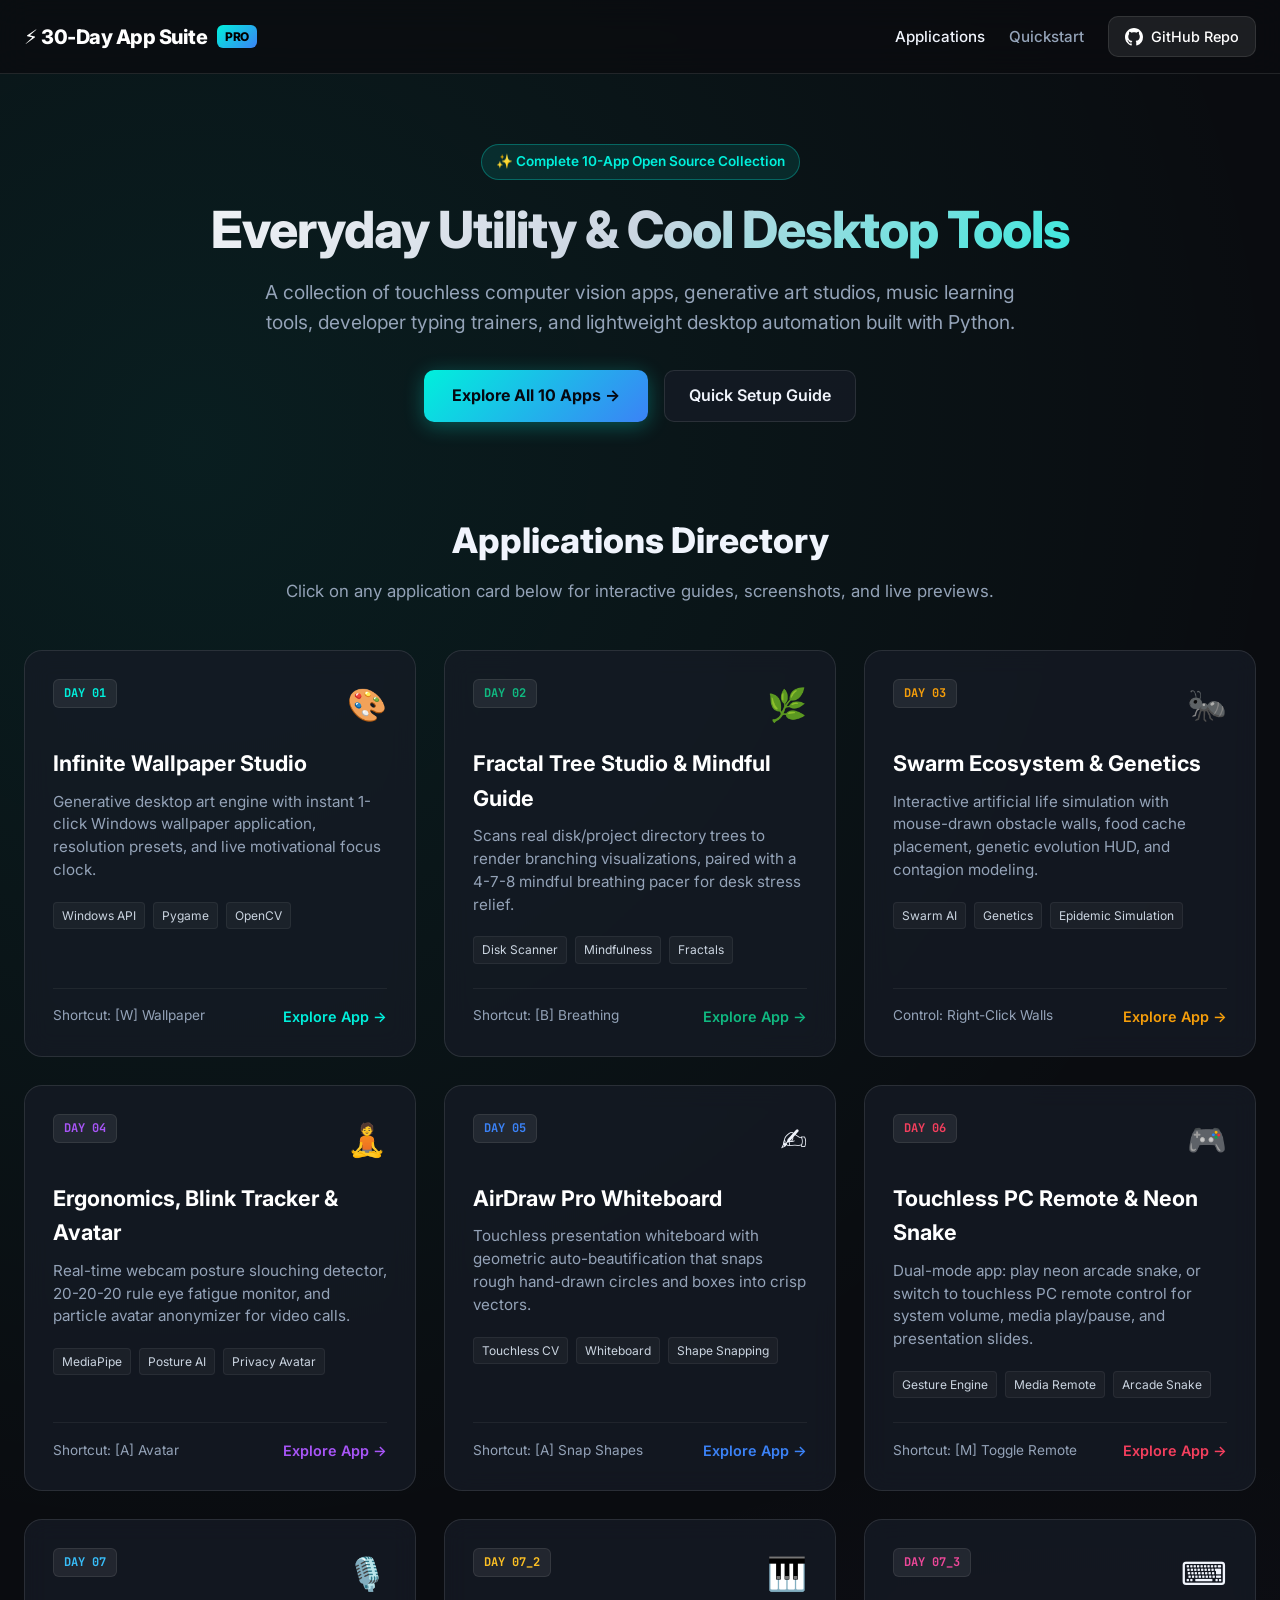
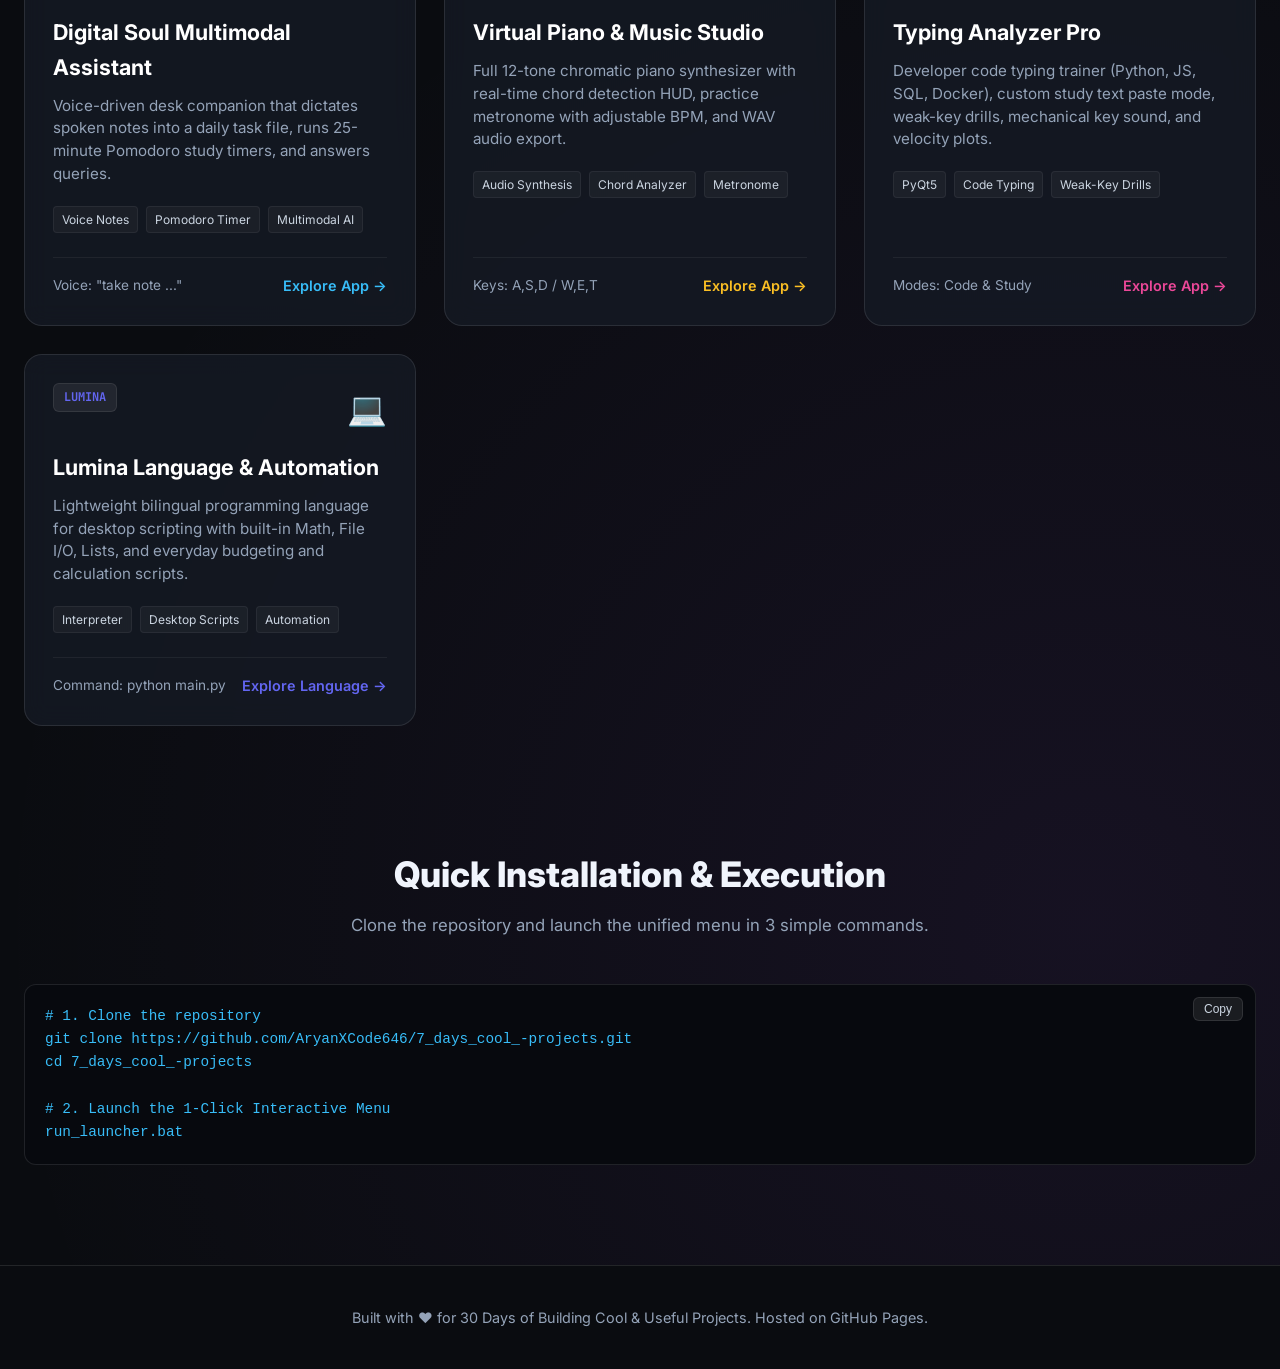
==== index.html @ 2e4862d1 "feat(docs): add interactive static showcase website for all 10 applications" ====
<!DOCTYPE html>
<html lang="en">
<head>
  <meta charset="UTF-8">
  <meta name="viewport" content="width=device-width, initial-scale=1.0">
  <title>30 Days of Cool & Useful Python Projects | Suite Showcase</title>
  <link rel="stylesheet" href="assets/css/style.css">
  <link rel="preconnect" href="https://fonts.googleapis.com">
  <link rel="preconnect" href="https://fonts.gstatic.com" crossorigin>
  <link href="https://fonts.googleapis.com/css2?family=Inter:wght@400;500;600;700;800&family=JetBrains+Mono:wght@500;700&display=swap" rel="stylesheet">
</head>
<body>

  <!-- Navigation -->
  <header>
    <div class="nav-container">
      <a href="index.html" class="logo">
        <span>⚡ 30-Day App Suite</span>
        <span class="logo-badge">PRO</span>
      </a>
      <nav>
        <ul>
          <li><a href="#apps" class="active">Applications</a></li>
          <li><a href="#quickstart">Quickstart</a></li>
          <li>
            <a href="https://github.com/AryanXCode646/7_days_cool_-projects" target="_blank" class="github-btn">
              <svg width="18" height="18" viewBox="0 0 24 24" fill="currentColor"><path d="M12 0C5.37 0 0 5.37 0 12c0 5.31 3.435 9.795 8.205 11.385.6.105.825-.255.825-.57 0-.285-.015-1.23-.015-2.235-3.015.555-3.795-.735-4.035-1.41-.135-.345-.72-1.41-1.23-1.695-.42-.225-1.02-.78-.015-.795.945-.015 1.62.87 1.845 1.23 1.08 1.815 2.805 1.305 3.495.99.105-.78.42-1.305.765-1.605-2.67-.3-5.46-1.335-5.46-5.925 0-1.305.465-2.385 1.23-3.225-.12-.3-.54-1.53.12-3.18 0 0 1.005-.315 3.3 1.23.96-.27 1.98-.405 3-.405s2.04.135 3 .405c2.295-1.56 3.3-1.23 3.3-1.23.66 1.65.24 2.88.12 3.18.765.84 1.23 1.905 1.23 3.225 0 4.605-2.805 5.625-5.475 5.925.435.375.81 1.095.81 2.22 0 1.605-.015 2.895-.015 3.3 0 .315.225.69.825.57A12.02 12.02 0 0024 12c0-6.63-5.37-12-12-12z"/></svg>
              GitHub Repo
            </a>
          </li>
        </ul>
      </nav>
    </div>
  </header>

  <!-- Hero Section -->
  <section class="hero">
    <div class="badge-tag">✨ Complete 10-App Open Source Collection</div>
    <h1>Everyday Utility & Cool Desktop Tools</h1>
    <p>A collection of touchless computer vision apps, generative art studios, music learning tools, developer typing trainers, and lightweight desktop automation built with Python.</p>
    <div class="hero-actions">
      <a href="#apps" class="btn-primary">Explore All 10 Apps →</a>
      <a href="#quickstart" class="btn-secondary">Quick Setup Guide</a>
    </div>
  </section>

  <!-- Apps Grid -->
  <section class="section-container" id="apps">
    <div class="section-header">
      <h2>Applications Directory</h2>
      <p>Click on any application card below for interactive guides, screenshots, and live previews.</p>
    </div>

    <div class="apps-grid">

      <!-- Day 1 -->
      <div class="app-card" style="--card-accent: #00f0dc;">
        <div>
          <div class="card-top">
            <span class="day-badge">DAY 01</span>
            <span class="app-icon">🎨</span>
          </div>
          <h3>Infinite Wallpaper Studio</h3>
          <p>Generative desktop art engine with instant 1-click Windows wallpaper application, resolution presets, and live motivational focus clock.</p>
          <div class="card-tags">
            <span class="tag">Windows API</span>
            <span class="tag">Pygame</span>
            <span class="tag">OpenCV</span>
          </div>
        </div>
        <div class="card-footer">
          <span style="font-size: 0.85rem; color: #94a3b8;">Shortcut: [W] Wallpaper</span>
          <a href="apps/day1.html" class="card-btn">Explore App →</a>
        </div>
      </div>

      <!-- Day 2 -->
      <div class="app-card" style="--card-accent: #10b981;">
        <div>
          <div class="card-top">
            <span class="day-badge">DAY 02</span>
            <span class="app-icon">🌿</span>
          </div>
          <h3>Fractal Tree Studio & Mindful Guide</h3>
          <p>Scans real disk/project directory trees to render branching visualizations, paired with a 4-7-8 mindful breathing pacer for desk stress relief.</p>
          <div class="card-tags">
            <span class="tag">Disk Scanner</span>
            <span class="tag">Mindfulness</span>
            <span class="tag">Fractals</span>
          </div>
        </div>
        <div class="card-footer">
          <span style="font-size: 0.85rem; color: #94a3b8;">Shortcut: [B] Breathing</span>
          <a href="apps/day2.html" class="card-btn">Explore App →</a>
        </div>
      </div>

      <!-- Day 3 -->
      <div class="app-card" style="--card-accent: #f59e0b;">
        <div>
          <div class="card-top">
            <span class="day-badge">DAY 03</span>
            <span class="app-icon">🐜</span>
          </div>
          <h3>Swarm Ecosystem & Genetics</h3>
          <p>Interactive artificial life simulation with mouse-drawn obstacle walls, food cache placement, genetic evolution HUD, and contagion modeling.</p>
          <div class="card-tags">
            <span class="tag">Swarm AI</span>
            <span class="tag">Genetics</span>
            <span class="tag">Epidemic Simulation</span>
          </div>
        </div>
        <div class="card-footer">
          <span style="font-size: 0.85rem; color: #94a3b8;">Control: Right-Click Walls</span>
          <a href="apps/day3.html" class="card-btn">Explore App →</a>
        </div>
      </div>

      <!-- Day 4 -->
      <div class="app-card" style="--card-accent: #a855f7;">
        <div>
          <div class="card-top">
            <span class="day-badge">DAY 04</span>
            <span class="app-icon">🧘</span>
          </div>
          <h3>Ergonomics, Blink Tracker & Avatar</h3>
          <p>Real-time webcam posture slouching detector, 20-20-20 rule eye fatigue monitor, and particle avatar anonymizer for video calls.</p>
          <div class="card-tags">
            <span class="tag">MediaPipe</span>
            <span class="tag">Posture AI</span>
            <span class="tag">Privacy Avatar</span>
          </div>
        </div>
        <div class="card-footer">
          <span style="font-size: 0.85rem; color: #94a3b8;">Shortcut: [A] Avatar</span>
          <a href="apps/day4.html" class="card-btn">Explore App →</a>
        </div>
      </div>

      <!-- Day 5 -->
      <div class="app-card" style="--card-accent: #3b82f6;">
        <div>
          <div class="card-top">
            <span class="day-badge">DAY 05</span>
            <span class="app-icon">✍️</span>
          </div>
          <h3>AirDraw Pro Whiteboard</h3>
          <p>Touchless presentation whiteboard with geometric auto-beautification that snaps rough hand-drawn circles and boxes into crisp vectors.</p>
          <div class="card-tags">
            <span class="tag">Touchless CV</span>
            <span class="tag">Whiteboard</span>
            <span class="tag">Shape Snapping</span>
          </div>
        </div>
        <div class="card-footer">
          <span style="font-size: 0.85rem; color: #94a3b8;">Shortcut: [A] Snap Shapes</span>
          <a href="apps/day5.html" class="card-btn">Explore App →</a>
        </div>
      </div>

      <!-- Day 6 -->
      <div class="app-card" style="--card-accent: #f43f5e;">
        <div>
          <div class="card-top">
            <span class="day-badge">DAY 06</span>
            <span class="app-icon">🎮</span>
          </div>
          <h3>Touchless PC Remote & Neon Snake</h3>
          <p>Dual-mode app: play neon arcade snake, or switch to touchless PC remote control for system volume, media play/pause, and presentation slides.</p>
          <div class="card-tags">
            <span class="tag">Gesture Engine</span>
            <span class="tag">Media Remote</span>
            <span class="tag">Arcade Snake</span>
          </div>
        </div>
        <div class="card-footer">
          <span style="font-size: 0.85rem; color: #94a3b8;">Shortcut: [M] Toggle Remote</span>
          <a href="apps/day6.html" class="card-btn">Explore App →</a>
        </div>
      </div>

      <!-- Day 7 -->
      <div class="app-card" style="--card-accent: #38bdf8;">
        <div>
          <div class="card-top">
            <span class="day-badge">DAY 07</span>
            <span class="app-icon">🎙️</span>
          </div>
          <h3>Digital Soul Multimodal Assistant</h3>
          <p>Voice-driven desk companion that dictates spoken notes into a daily task file, runs 25-minute Pomodoro study timers, and answers queries.</p>
          <div class="card-tags">
            <span class="tag">Voice Notes</span>
            <span class="tag">Pomodoro Timer</span>
            <span class="tag">Multimodal AI</span>
          </div>
        </div>
        <div class="card-footer">
          <span style="font-size: 0.85rem; color: #94a3b8;">Voice: "take note ..."</span>
          <a href="apps/day7.html" class="card-btn">Explore App →</a>
        </div>
      </div>

      <!-- Day 7_2 -->
      <div class="app-card" style="--card-accent: #fbbf24;">
        <div>
          <div class="card-top">
            <span class="day-badge">DAY 07_2</span>
            <span class="app-icon">🎹</span>
          </div>
          <h3>Virtual Piano & Music Studio</h3>
          <p>Full 12-tone chromatic piano synthesizer with real-time chord detection HUD, practice metronome with adjustable BPM, and WAV audio export.</p>
          <div class="card-tags">
            <span class="tag">Audio Synthesis</span>
            <span class="tag">Chord Analyzer</span>
            <span class="tag">Metronome</span>
          </div>
        </div>
        <div class="card-footer">
          <span style="font-size: 0.85rem; color: #94a3b8;">Keys: A,S,D / W,E,T</span>
          <a href="apps/day7_2.html" class="card-btn">Explore App →</a>
        </div>
      </div>

      <!-- Day 7_3 -->
      <div class="app-card" style="--card-accent: #ec4899;">
        <div>
          <div class="card-top">
            <span class="day-badge">DAY 07_3</span>
            <span class="app-icon">⌨️</span>
          </div>
          <h3>Typing Analyzer Pro</h3>
          <p>Developer code typing trainer (Python, JS, SQL, Docker), custom study text paste mode, weak-key drills, mechanical key sound, and velocity plots.</p>
          <div class="card-tags">
            <span class="tag">PyQt5</span>
            <span class="tag">Code Typing</span>
            <span class="tag">Weak-Key Drills</span>
          </div>
        </div>
        <div class="card-footer">
          <span style="font-size: 0.85rem; color: #94a3b8;">Modes: Code & Study</span>
          <a href="apps/day7_3.html" class="card-btn">Explore App →</a>
        </div>
      </div>

      <!-- Root Lumina -->
      <div class="app-card" style="--card-accent: #6366f1;">
        <div>
          <div class="card-top">
            <span class="day-badge">LUMINA</span>
            <span class="app-icon">💻</span>
          </div>
          <h3>Lumina Language & Automation</h3>
          <p>Lightweight bilingual programming language for desktop scripting with built-in Math, File I/O, Lists, and everyday budgeting and calculation scripts.</p>
          <div class="card-tags">
            <span class="tag">Interpreter</span>
            <span class="tag">Desktop Scripts</span>
            <span class="tag">Automation</span>
          </div>
        </div>
        <div class="card-footer">
          <span style="font-size: 0.85rem; color: #94a3b8;">Command: python main.py</span>
          <a href="apps/lumina.html" class="card-btn">Explore Language →</a>
        </div>
      </div>

    </div>
  </section>

  <!-- Quickstart Section -->
  <section class="section-container" id="quickstart">
    <div class="section-header">
      <h2>Quick Installation & Execution</h2>
      <p>Clone the repository and launch the unified menu in 3 simple commands.</p>
    </div>

    <div class="code-block">
      <button class="copy-btn" onclick="copyToClipboard('git clone https://github.com/AryanXCode646/7_days_cool_-projects.git\ncd 7_days_cool_-projects\nrun_launcher.bat', this)">Copy</button>
      <pre># 1. Clone the repository
git clone https://github.com/AryanXCode646/7_days_cool_-projects.git
cd 7_days_cool_-projects

# 2. Launch the 1-Click Interactive Menu
run_launcher.bat</pre>
    </div>
  </section>

  <!-- Footer -->
  <footer>
    <p>Built with ❤️ for 30 Days of Building Cool & Useful Projects. Hosted on GitHub Pages.</p>
  </footer>

  <script src="assets/js/main.js"></script>
</body>
</html>
---- assets/css/style.css ----
:root {
  --bg-primary: #0a0c10;
  --bg-secondary: #121620;
  --bg-card: rgba(22, 27, 38, 0.75);
  --bg-card-hover: rgba(30, 38, 54, 0.9);
  --border-color: rgba(255, 255, 255, 0.1);
  --border-glow: rgba(0, 240, 220, 0.4);
  --text-main: #f0f4fc;
  --text-muted: #94a3b8;
  --accent-cyan: #00f0dc;
  --accent-blue: #3b82f6;
  --accent-purple: #a855f7;
  --accent-amber: #f59e0b;
  --accent-emerald: #10b981;
  --accent-rose: #f43f5e;
  --font-sans: 'Inter', system-ui, -apple-system, BlinkMacSystemFont, 'Segoe UI', Roboto, sans-serif;
  --font-mono: 'JetBrains Mono', 'Fira Code', Consolas, monospace;
}

* {
  box-sizing: border-box;
  margin: 0;
  padding: 0;
}

body {
  font-family: var(--font-sans);
  background-color: var(--bg-primary);
  color: var(--text-main);
  line-height: 1.6;
  overflow-x: hidden;
  background-image: 
    radial-gradient(circle at 15% 15%, rgba(0, 240, 220, 0.08) 0%, transparent 40%),
    radial-gradient(circle at 85% 85%, rgba(168, 85, 247, 0.08) 0%, transparent 40%);
  min-height: 100vh;
}

a {
  color: var(--accent-cyan);
  text-decoration: none;
  transition: all 0.2s ease;
}

a:hover {
  color: #fff;
  text-shadow: 0 0 10px var(--accent-cyan);
}

/* ---------------- HEADER & NAV ---------------- */
header {
  position: sticky;
  top: 0;
  z-index: 1000;
  backdrop-filter: blur(16px);
  -webkit-backdrop-filter: blur(16px);
  background: rgba(10, 12, 16, 0.8);
  border-bottom: 1px solid var(--border-color);
}

.nav-container {
  max-width: 1280px;
  margin: 0 auto;
  padding: 16px 24px;
  display: flex;
  justify-content: space-between;
  align-items: center;
}

.logo {
  font-size: 1.25rem;
  font-weight: 800;
  letter-spacing: -0.5px;
  display: flex;
  align-items: center;
  gap: 10px;
  color: #fff;
}

.logo-badge {
  background: linear-gradient(135deg, var(--accent-cyan), var(--accent-blue));
  color: #000;
  font-size: 0.75rem;
  font-weight: 800;
  padding: 2px 8px;
  border-radius: 6px;
}

nav ul {
  display: flex;
  list-style: none;
  gap: 24px;
  align-items: center;
}

nav ul li a {
  color: var(--text-muted);
  font-size: 0.95rem;
  font-weight: 500;
}

nav ul li a:hover, nav ul li a.active {
  color: var(--text-main);
}

.github-btn {
  display: inline-flex;
  align-items: center;
  gap: 8px;
  background: rgba(255, 255, 255, 0.08);
  padding: 8px 16px;
  border-radius: 10px;
  border: 1px solid var(--border-color);
  font-size: 0.9rem;
  color: #fff;
}

.github-btn:hover {
  background: rgba(255, 255, 255, 0.15);
  border-color: var(--accent-cyan);
}

/* ---------------- HERO SECTION ---------------- */
.hero {
  max-width: 1280px;
  margin: 0 auto;
  padding: 70px 24px 50px;
  text-align: center;
}

.badge-tag {
  display: inline-flex;
  align-items: center;
  gap: 8px;
  padding: 6px 14px;
  background: rgba(0, 240, 220, 0.1);
  border: 1px solid rgba(0, 240, 220, 0.3);
  border-radius: 9999px;
  font-size: 0.85rem;
  font-weight: 600;
  color: var(--accent-cyan);
  margin-bottom: 20px;
}

.hero h1 {
  font-size: 3.2rem;
  font-weight: 800;
  line-height: 1.15;
  letter-spacing: -1px;
  margin-bottom: 18px;
  background: linear-gradient(135deg, #ffffff 0%, #cbd5e1 50%, var(--accent-cyan) 100%);
  -webkit-background-clip: text;
  -webkit-text-fill-color: transparent;
}

.hero p {
  font-size: 1.2rem;
  color: var(--text-muted);
  max-width: 750px;
  margin: 0 auto 32px;
}

.hero-actions {
  display: flex;
  justify-content: center;
  gap: 16px;
  flex-wrap: wrap;
}

.btn-primary {
  background: linear-gradient(135deg, var(--accent-cyan), var(--accent-blue));
  color: #050811;
  font-weight: 700;
  padding: 12px 28px;
  border-radius: 10px;
  display: inline-flex;
  align-items: center;
  gap: 8px;
  border: none;
  cursor: pointer;
  box-shadow: 0 4px 20px rgba(0, 240, 220, 0.3);
  transition: all 0.2s ease;
}

.btn-primary:hover {
  transform: translateY(-2px);
  box-shadow: 0 6px 28px rgba(0, 240, 220, 0.45);
  color: #000;
}

.btn-secondary {
  background: var(--bg-card);
  color: var(--text-main);
  font-weight: 600;
  padding: 12px 24px;
  border-radius: 10px;
  border: 1px solid var(--border-color);
  display: inline-flex;
  align-items: center;
  gap: 8px;
  cursor: pointer;
  transition: all 0.2s ease;
}

.btn-secondary:hover {
  background: var(--bg-card-hover);
  border-color: rgba(255, 255, 255, 0.3);
  color: #fff;
}

/* ---------------- GRID & APP CARDS ---------------- */
.section-container {
  max-width: 1280px;
  margin: 0 auto;
  padding: 40px 24px 80px;
}

.section-header {
  text-align: center;
  margin-bottom: 45px;
}

.section-header h2 {
  font-size: 2.2rem;
  font-weight: 800;
  margin-bottom: 10px;
}

.section-header p {
  color: var(--text-muted);
  font-size: 1.05rem;
}

.apps-grid {
  display: grid;
  grid-template-columns: repeat(auto-fill, minmax(360px, 1fr));
  gap: 28px;
}

.app-card {
  background: var(--bg-card);
  border: 1px solid var(--border-color);
  border-radius: 18px;
  padding: 28px;
  display: flex;
  flex-direction: column;
  justify-content: space-between;
  backdrop-filter: blur(12px);
  -webkit-backdrop-filter: blur(12px);
  transition: all 0.3s cubic-bezier(0.16, 1, 0.3, 1);
  position: relative;
  overflow: hidden;
}

.app-card::before {
  content: '';
  position: absolute;
  top: 0;
  left: 0;
  right: 0;
  height: 3px;
  background: linear-gradient(90deg, var(--card-accent, var(--accent-cyan)), transparent);
  opacity: 0;
  transition: opacity 0.3s ease;
}

.app-card:hover {
  transform: translateY(-5px);
  background: var(--bg-card-hover);
  border-color: var(--card-border-hover, var(--border-glow));
  box-shadow: 0 12px 36px rgba(0, 0, 0, 0.4);
}

.app-card:hover::before {
  opacity: 1;
}

.card-top {
  display: flex;
  justify-content: space-between;
  align-items: flex-start;
  margin-bottom: 16px;
}

.day-badge {
  font-family: var(--font-mono);
  font-size: 0.75rem;
  font-weight: 700;
  padding: 4px 10px;
  border-radius: 6px;
  background: rgba(255, 255, 255, 0.07);
  color: var(--card-accent, var(--accent-cyan));
  border: 1px solid rgba(255, 255, 255, 0.08);
}

.app-icon {
  font-size: 2rem;
}

.app-card h3 {
  font-size: 1.35rem;
  font-weight: 700;
  margin-bottom: 10px;
  color: #fff;
}

.app-card p {
  color: var(--text-muted);
  font-size: 0.95rem;
  margin-bottom: 20px;
  line-height: 1.5;
}

.card-tags {
  display: flex;
  flex-wrap: wrap;
  gap: 8px;
  margin-bottom: 24px;
}

.tag {
  font-size: 0.75rem;
  padding: 3px 8px;
  border-radius: 4px;
  background: rgba(255, 255, 255, 0.04);
  color: #cbd5e1;
  border: 1px solid rgba(255, 255, 255, 0.06);
}

.card-footer {
  display: flex;
  align-items: center;
  justify-content: space-between;
  border-top: 1px solid rgba(255, 255, 255, 0.06);
  padding-top: 16px;
}

.card-btn {
  font-size: 0.9rem;
  font-weight: 600;
  color: var(--card-accent, var(--accent-cyan));
  display: inline-flex;
  align-items: center;
  gap: 6px;
}

.card-btn:hover {
  transform: translateX(4px);
}

/* ---------------- DETAIL PAGES ---------------- */
.detail-container {
  max-width: 1000px;
  margin: 40px auto 80px;
  padding: 0 24px;
}

.back-link {
  display: inline-flex;
  align-items: center;
  gap: 8px;
  color: var(--text-muted);
  font-size: 0.95rem;
  margin-bottom: 24px;
}

.back-link:hover {
  color: var(--accent-cyan);
}

.detail-header {
  background: var(--bg-card);
  border: 1px solid var(--border-color);
  border-radius: 20px;
  padding: 40px;
  margin-bottom: 36px;
  position: relative;
  overflow: hidden;
}

.detail-header h1 {
  font-size: 2.5rem;
  font-weight: 800;
  margin: 12px 0;
  color: #fff;
}

.detail-header p {
  font-size: 1.15rem;
  color: var(--text-muted);
  max-width: 800px;
}

.feature-grid {
  display: grid;
  grid-template-columns: repeat(auto-fit, minmax(280px, 1fr));
  gap: 20px;
  margin: 32px 0;
}

.feature-box {
  background: var(--bg-secondary);
  border: 1px solid var(--border-color);
  border-radius: 14px;
  padding: 22px;
}

.feature-box h4 {
  font-size: 1.1rem;
  font-weight: 700;
  color: var(--accent-cyan);
  margin-bottom: 8px;
  display: flex;
  align-items: center;
  gap: 8px;
}

.feature-box p {
  color: var(--text-muted);
  font-size: 0.92rem;
}

.shortcut-table {
  width: 100%;
  border-collapse: collapse;
  margin: 20px 0;
  background: var(--bg-secondary);
  border-radius: 12px;
  overflow: hidden;
  border: 1px solid var(--border-color);
}

.shortcut-table th, .shortcut-table td {
  padding: 14px 20px;
  text-align: left;
  border-bottom: 1px solid rgba(255, 255, 255, 0.05);
}

.shortcut-table th {
  background: rgba(255, 255, 255, 0.03);
  font-size: 0.85rem;
  text-transform: uppercase;
  color: var(--text-muted);
}

.key-kbd {
  display: inline-block;
  padding: 4px 9px;
  background: rgba(255, 255, 255, 0.1);
  border: 1px solid rgba(255, 255, 255, 0.2);
  border-radius: 6px;
  font-family: var(--font-mono);
  font-weight: 700;
  font-size: 0.85rem;
  color: #fff;
  box-shadow: 0 2px 0 rgba(0, 0, 0, 0.3);
}

/* ---------------- INTERACTIVE LIVE DEMO BOX ---------------- */
.demo-container {
  background: #000;
  border: 1px solid var(--border-glow);
  border-radius: 18px;
  padding: 24px;
  margin: 36px 0;
  box-shadow: 0 10px 30px rgba(0, 0, 0, 0.5);
}

.demo-header {
  display: flex;
  justify-content: space-between;
  align-items: center;
  margin-bottom: 16px;
}

.demo-title {
  font-weight: 700;
  color: var(--accent-cyan);
  display: flex;
  align-items: center;
  gap: 8px;
}

.demo-canvas {
  width: 100%;
  height: 380px;
  background: #07090e;
  border-radius: 12px;
  border: 1px solid rgba(255, 255, 255, 0.08);
  display: block;
  cursor: crosshair;
}

.demo-controls {
  display: flex;
  gap: 12px;
  margin-top: 16px;
  flex-wrap: wrap;
}

/* Code Snippet Block */
.code-block {
  background: #07090e;
  border: 1px solid var(--border-color);
  border-radius: 12px;
  padding: 20px;
  font-family: var(--font-mono);
  font-size: 0.9rem;
  color: #38bdf8;
  position: relative;
  overflow-x: auto;
  margin: 20px 0;
}

.copy-btn {
  position: absolute;
  top: 12px;
  right: 12px;
  background: rgba(255, 255, 255, 0.08);
  border: 1px solid var(--border-color);
  color: #cbd5e1;
  padding: 4px 10px;
  border-radius: 6px;
  font-size: 0.75rem;
  cursor: pointer;
}

.copy-btn:hover {
  background: rgba(255, 255, 255, 0.2);
  color: #fff;
}

/* Footer */
footer {
  border-top: 1px solid var(--border-color);
  background: var(--bg-primary);
  padding: 40px 24px;
  text-align: center;
  color: var(--text-muted);
  font-size: 0.9rem;
}

@media (max-width: 768px) {
  .hero h1 { font-size: 2.2rem; }
  .apps-grid { grid-template-columns: 1fr; }
  .detail-header { padding: 24px; }
  .detail-header h1 { font-size: 1.8rem; }
}
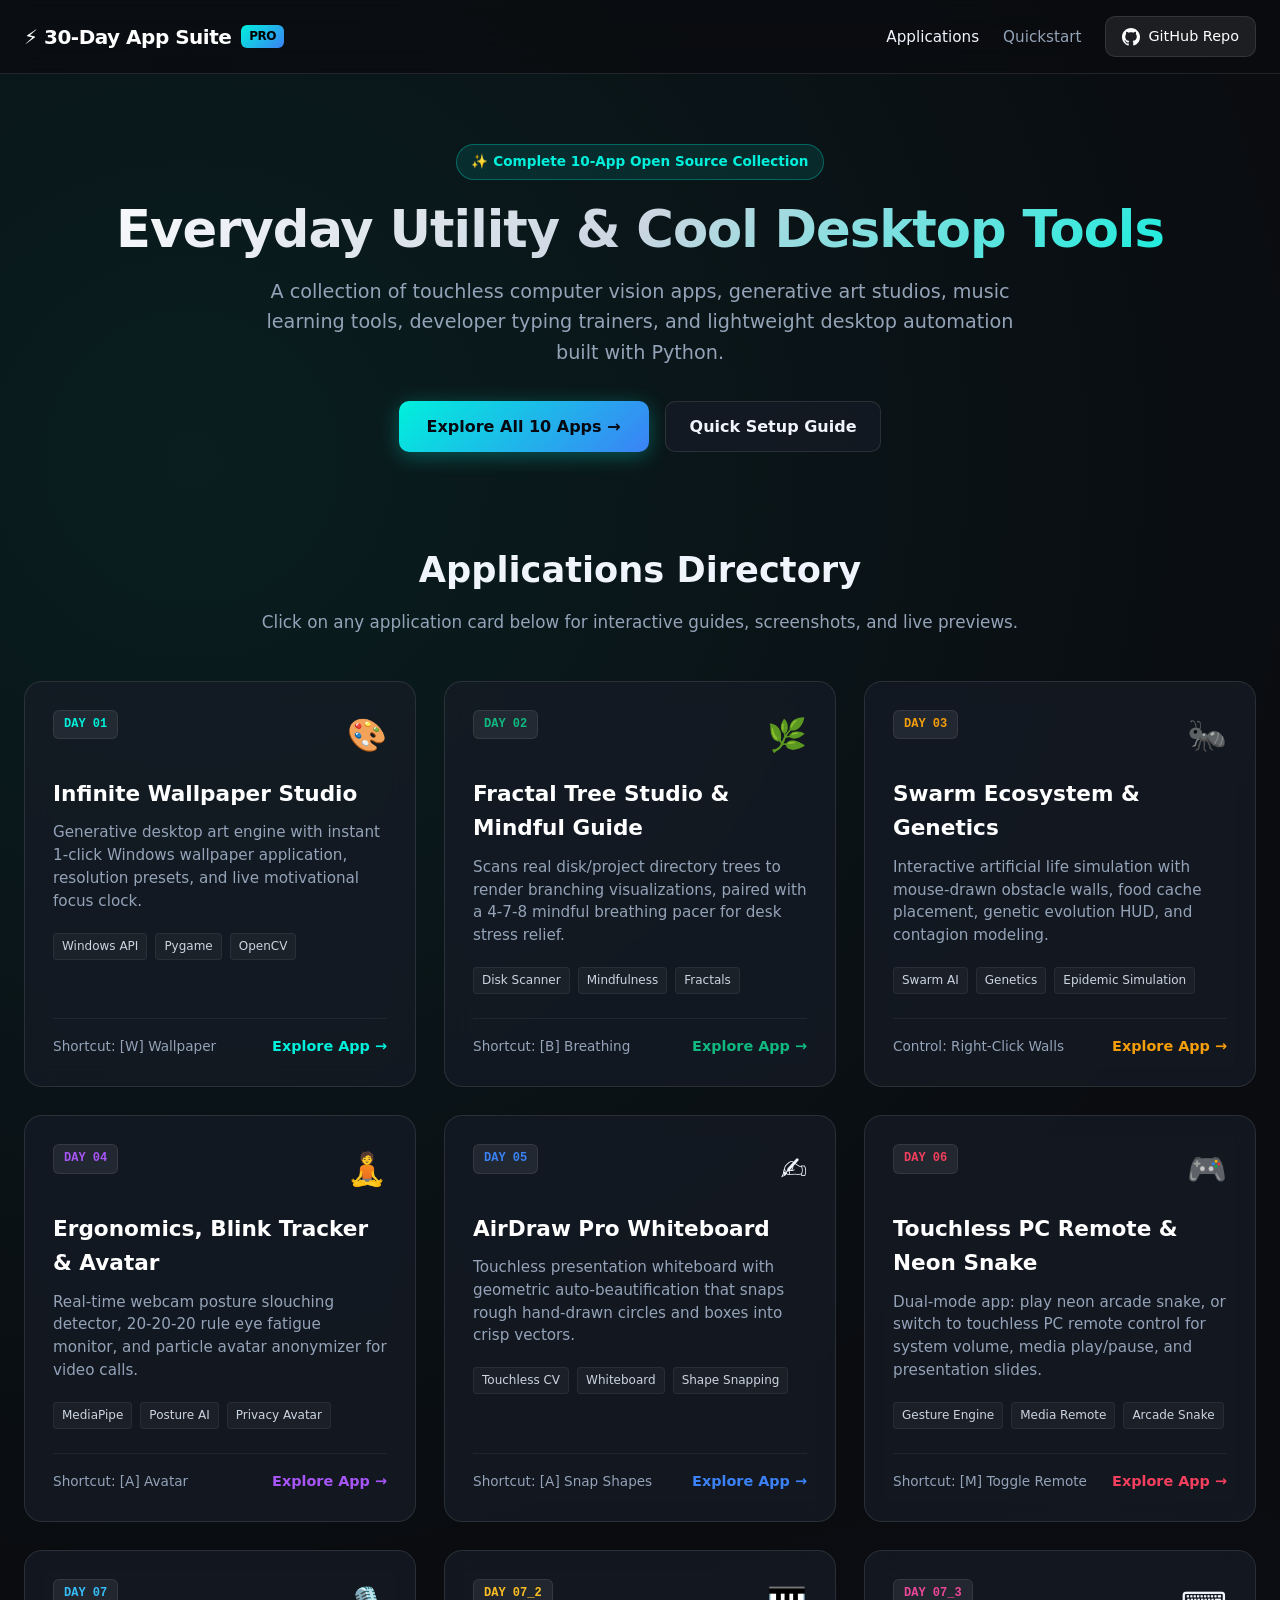
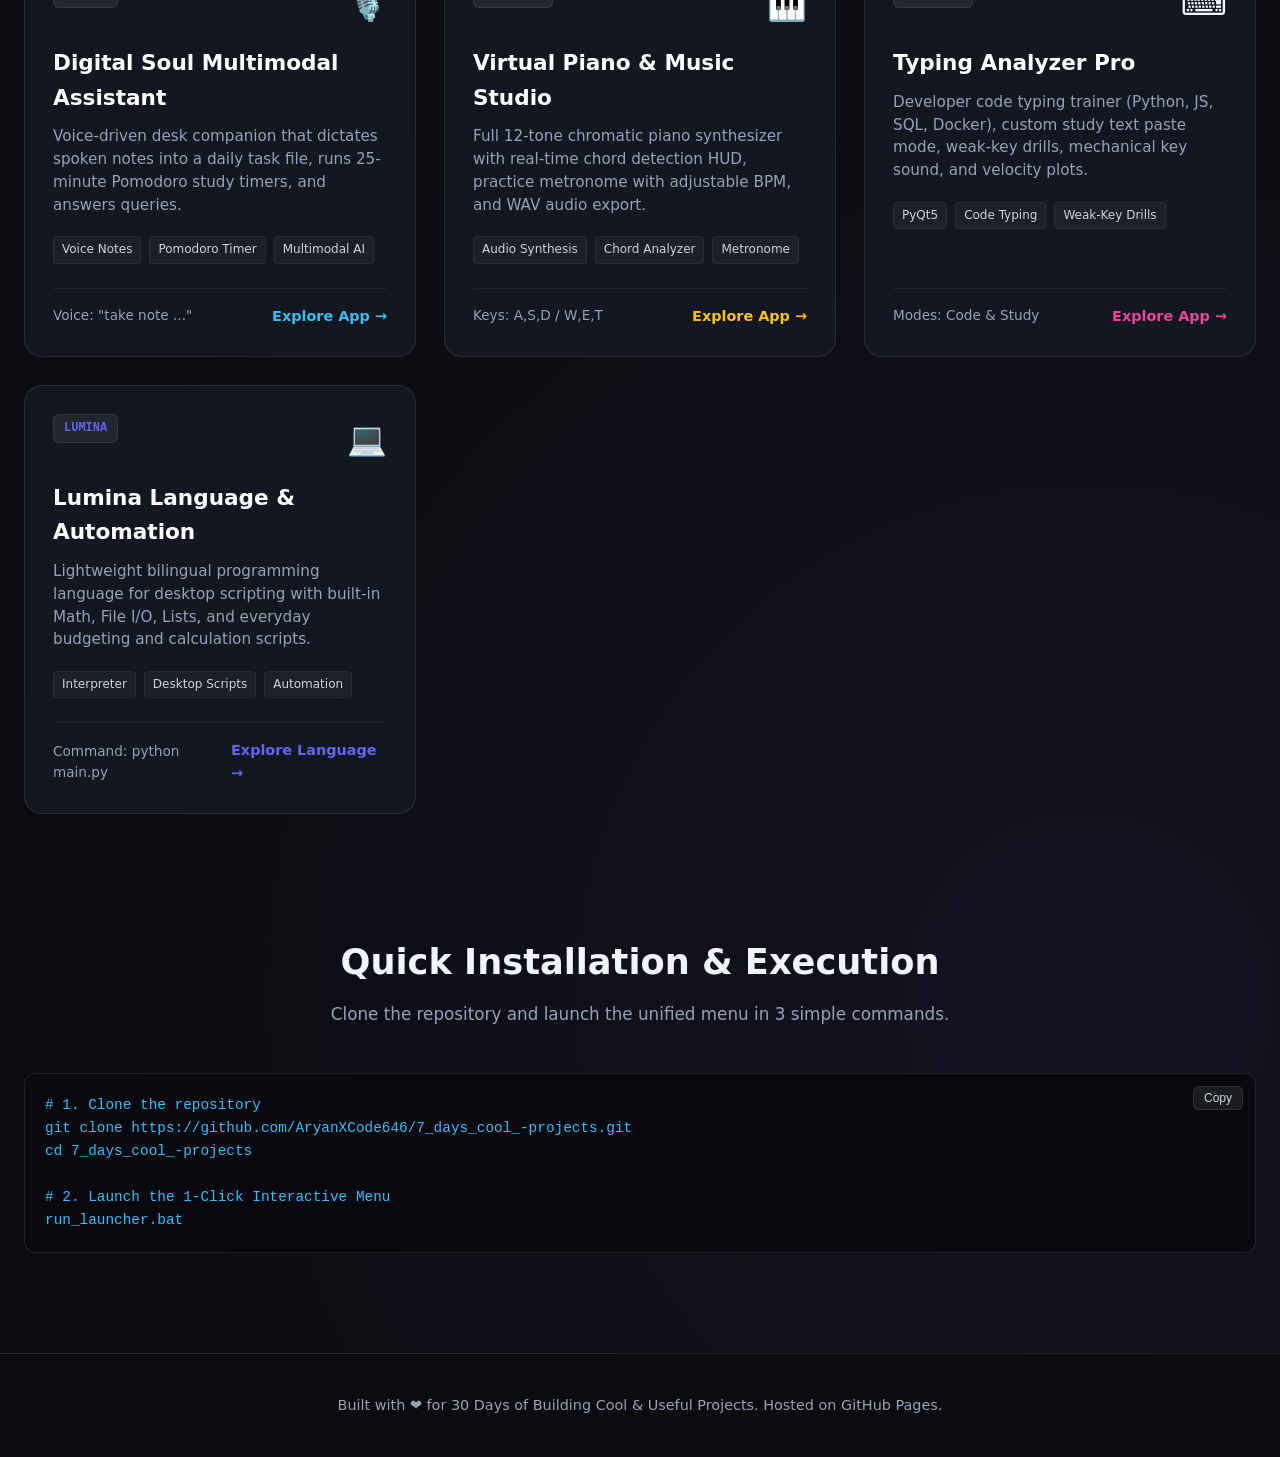
==== commit 8d7e7828: "security: add CSP headers, permissions policies, referrer protections, and purge runtime user logs" ====
--- a/index.html
+++ b/index.html
@@ -3,6 +3,14 @@
 <head>
   <meta charset="UTF-8">
   <meta name="viewport" content="width=device-width, initial-scale=1.0">
+  <!-- Comprehensive Web Security & Privacy Policies -->
+  <meta http-equiv="Content-Security-Policy" content="default-src 'self'; script-src 'self' 'unsafe-inline'; style-src 'self' 'unsafe-inline' https://fonts.googleapis.com; font-src 'self' https://fonts.gstatic.com; img-src 'self' data:; connect-src 'none'; object-src 'none'; base-uri 'self'; form-action 'self'; frame-ancestors 'none';">
+  <meta name="referrer" content="no-referrer">
+  <meta http-equiv="Permissions-Policy" content="camera=(), microphone=(), geolocation=(), payment=(), usb=(), display-capture=(), interest-cohort=()">
+  <meta http-equiv="X-Content-Type-Options" content="nosniff">
+  <meta http-equiv="X-Frame-Options" content="DENY">
+  <meta http-equiv="Cross-Origin-Opener-Policy" content="same-origin">
+  
   <title>30 Days of Cool & Useful Python Projects | Suite Showcase</title>
   <link rel="stylesheet" href="assets/css/style.css">
   <link rel="preconnect" href="https://fonts.googleapis.com">
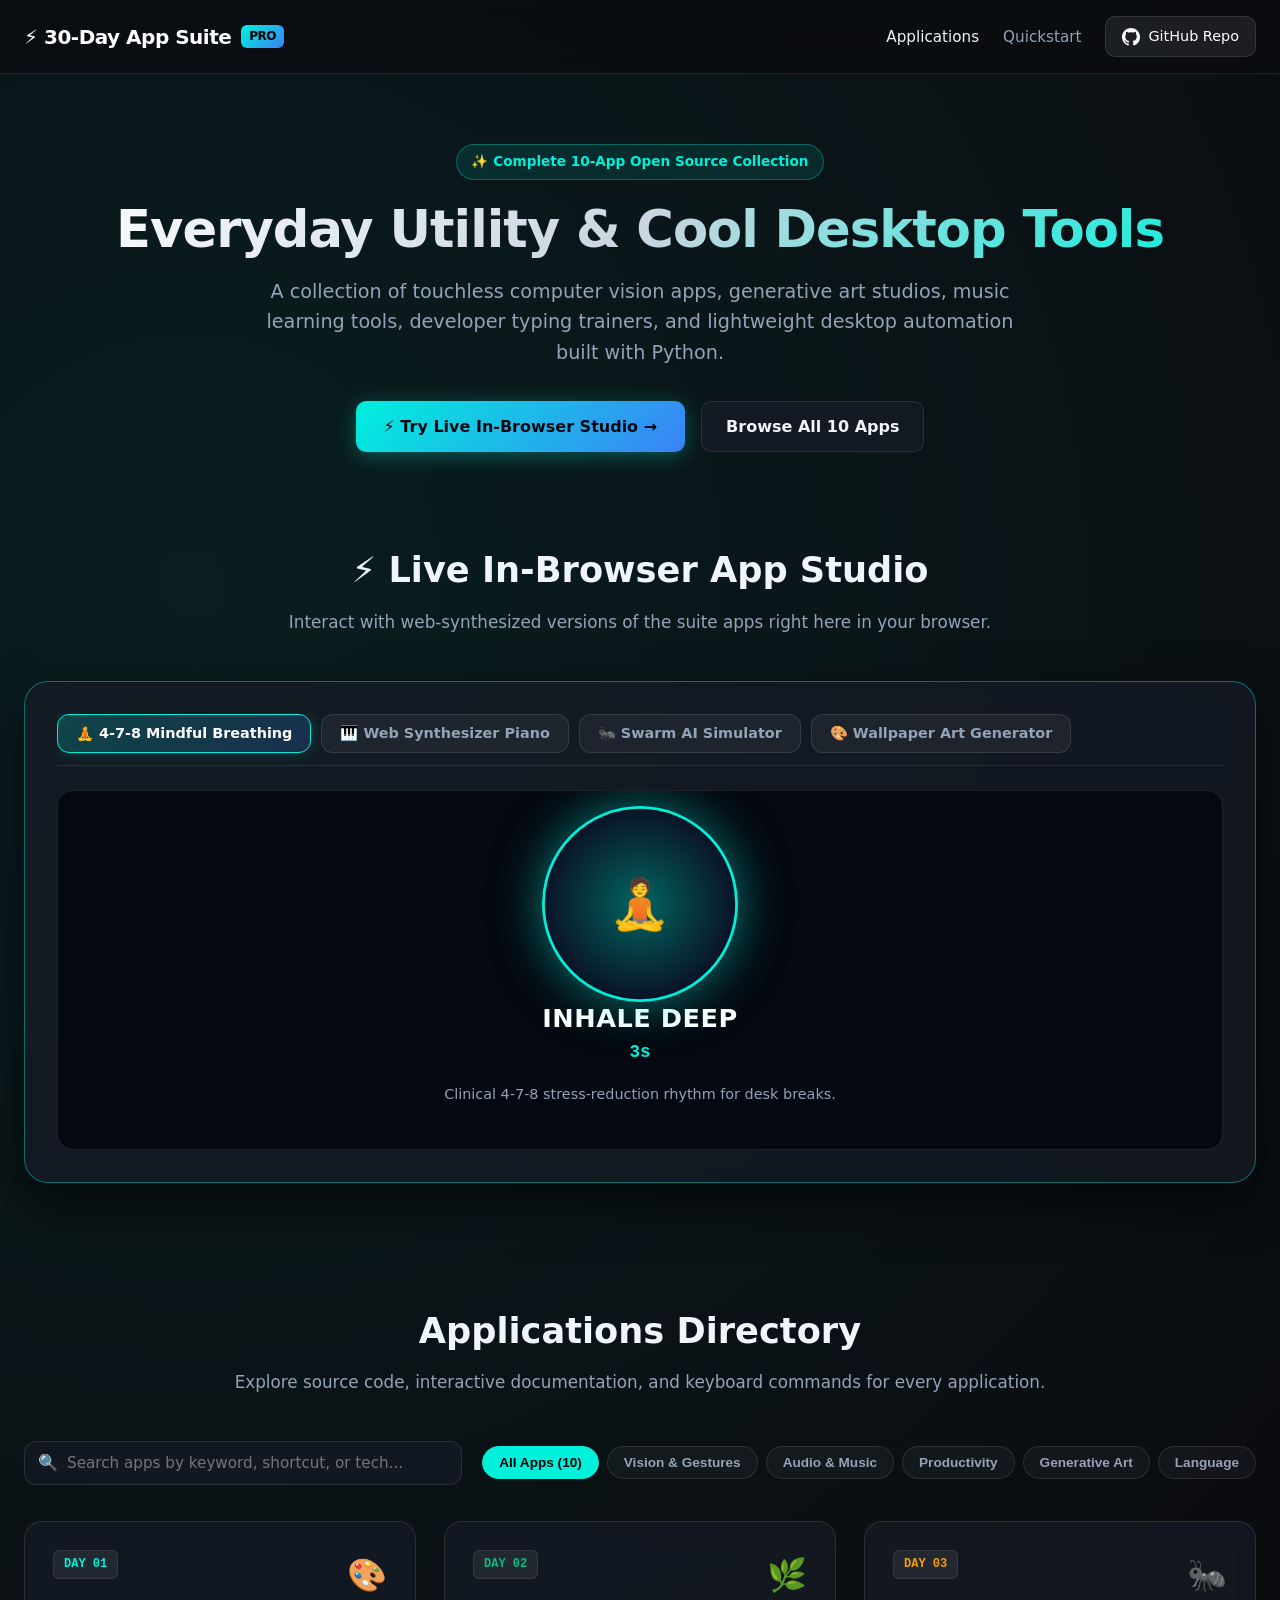
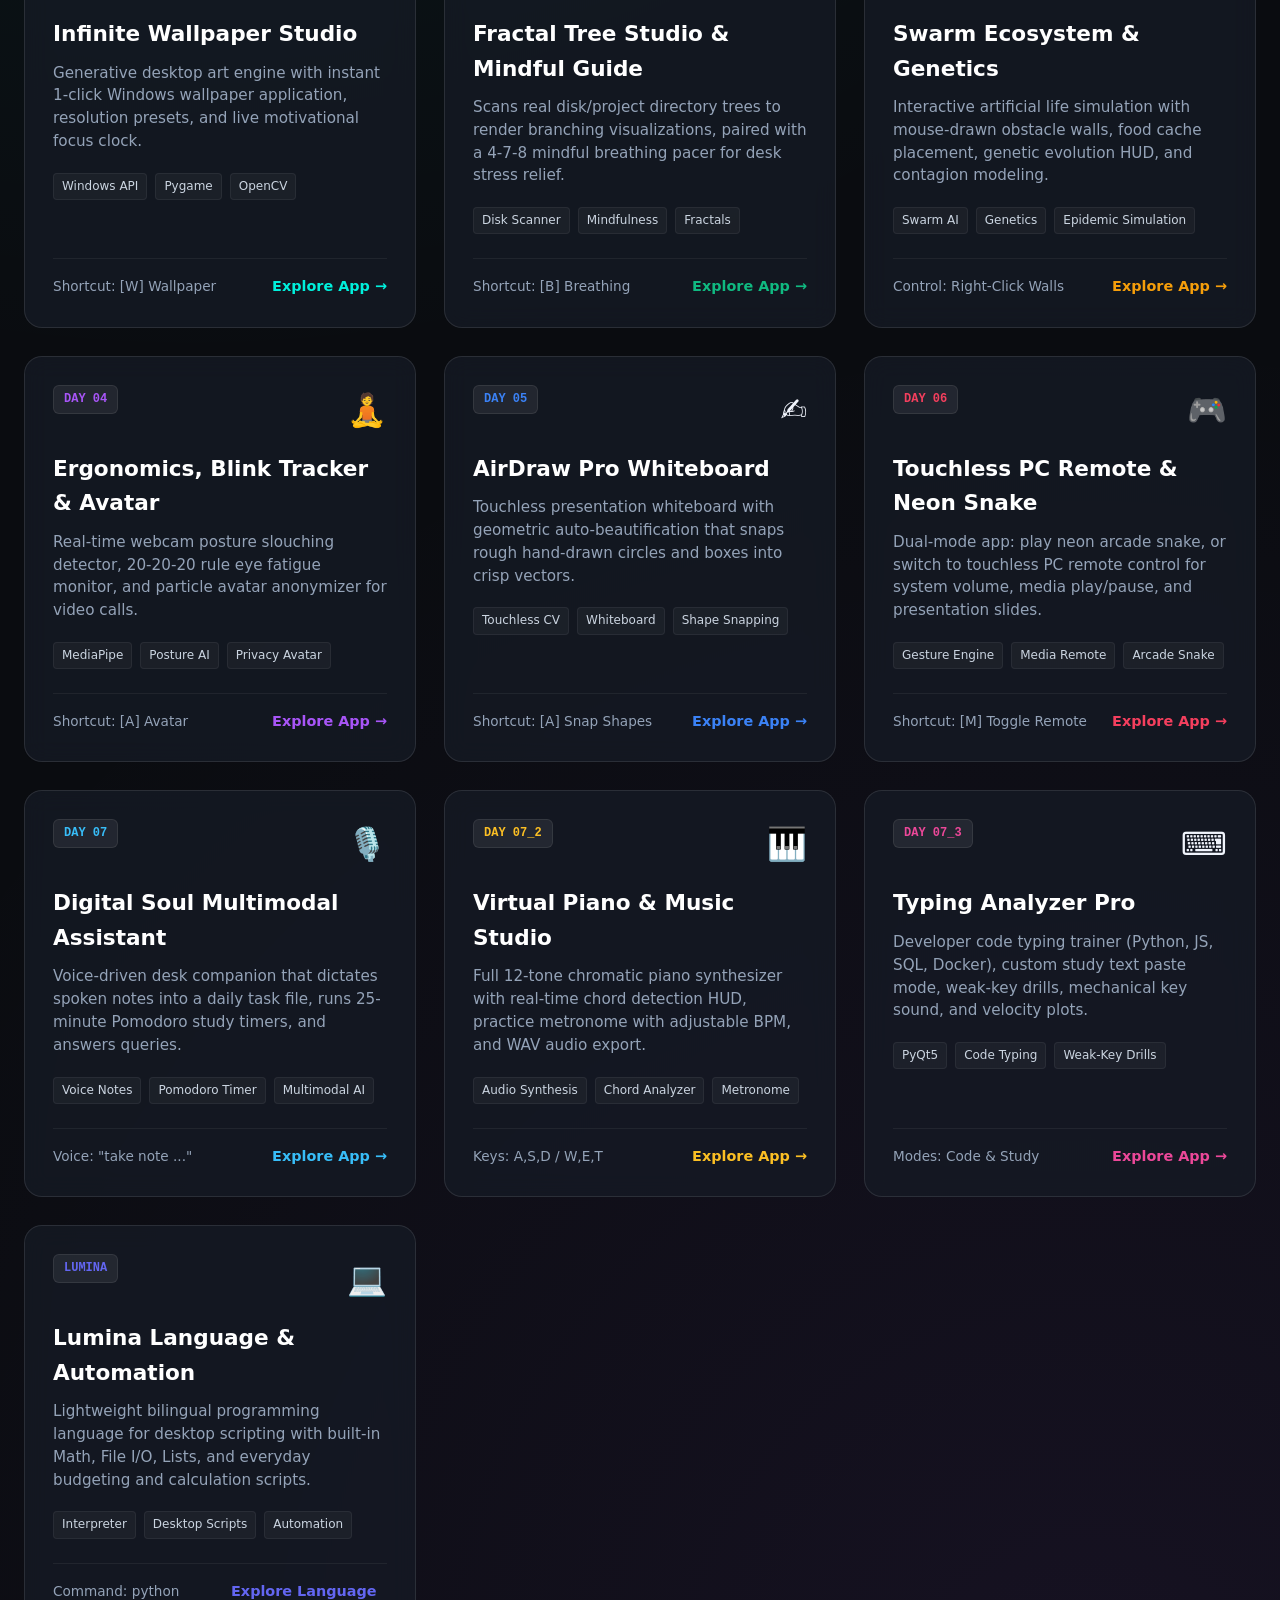
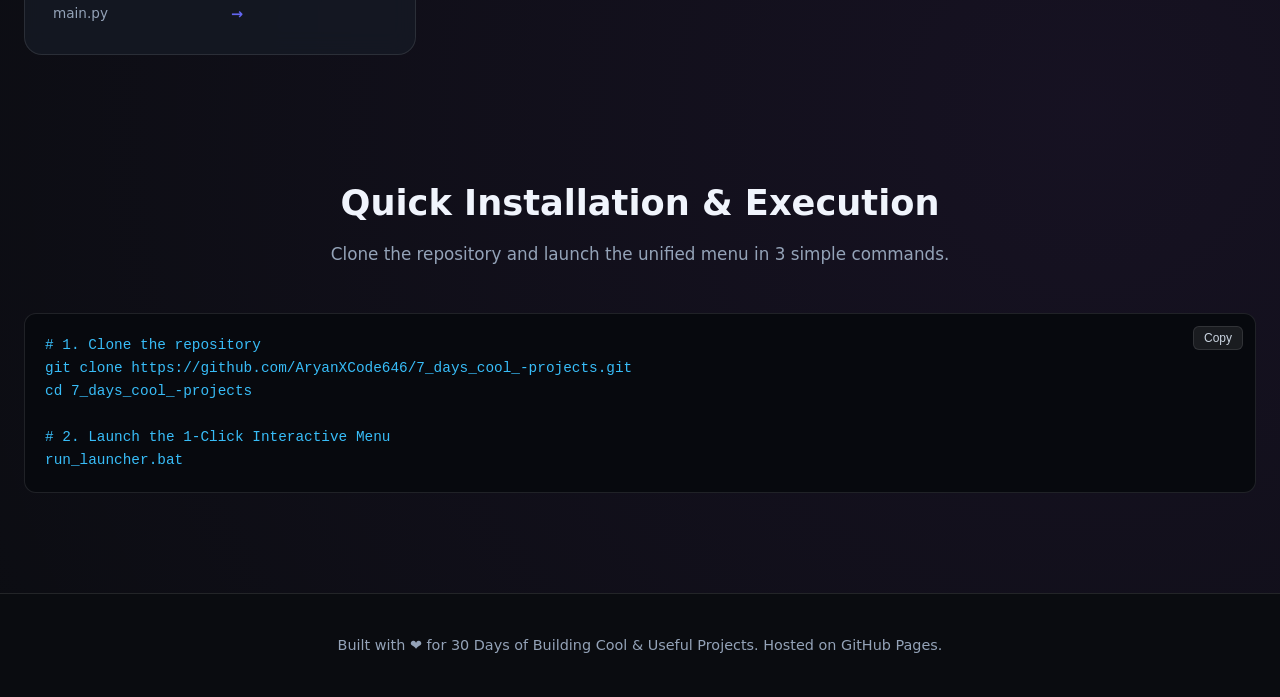
==== commit 136acc41: "feat(web): add Live In-Browser Studio Hub, category filters, and live search bar" ====
--- a/index.html
+++ b/index.html
@@ -47,22 +47,92 @@
     <h1>Everyday Utility & Cool Desktop Tools</h1>
     <p>A collection of touchless computer vision apps, generative art studios, music learning tools, developer typing trainers, and lightweight desktop automation built with Python.</p>
     <div class="hero-actions">
-      <a href="#apps" class="btn-primary">Explore All 10 Apps →</a>
-      <a href="#quickstart" class="btn-secondary">Quick Setup Guide</a>
+      <a href="#studio" class="btn-primary">⚡ Try Live In-Browser Studio →</a>
+      <a href="#apps" class="btn-secondary">Browse All 10 Apps</a>
     </div>
   </section>
 
-  <!-- Apps Grid -->
+  <!-- Interactive In-Browser Studio Hub -->
+  <section class="studio-section" id="studio">
+    <div class="section-header">
+      <h2>⚡ Live In-Browser App Studio</h2>
+      <p>Interact with web-synthesized versions of the suite apps right here in your browser.</p>
+    </div>
+
+    <div class="studio-card">
+      <div class="studio-tabs">
+        <button class="tab-btn active" data-tab="tab-breath" onclick="switchStudioTab('tab-breath')">🧘 4-7-8 Mindful Breathing</button>
+        <button class="tab-btn" data-tab="tab-piano" onclick="switchStudioTab('tab-piano')">🎹 Web Synthesizer Piano</button>
+        <button class="tab-btn" data-tab="tab-swarm" onclick="switchStudioTab('tab-swarm')">🐜 Swarm AI Simulator</button>
+        <button class="tab-btn" data-tab="tab-art" onclick="switchStudioTab('tab-art')">🎨 Wallpaper Art Generator</button>
+      </div>
+
+      <!-- Tab: Breathing Pacer -->
+      <div class="tab-panel active" id="tab-breath">
+        <div class="breathing-box">
+          <div class="breath-circle" id="studioBreathCircle">
+            <span style="font-size: 2.2rem;">🧘</span>
+          </div>
+          <div class="breath-instruction" id="studioBreathText">INHALE DEEP</div>
+          <div class="breath-timer" id="studioBreathTimer">4s</div>
+          <p style="margin-top: 16px; color: var(--text-muted); font-size: 0.9rem;">Clinical 4-7-8 stress-reduction rhythm for desk breaks.</p>
+        </div>
+      </div>
+
+      <!-- Tab: Piano -->
+      <div class="tab-panel" id="tab-piano">
+        <div style="text-align: center; margin-bottom: 12px; color: var(--text-muted); font-size: 0.9rem;">
+          Press keyboard keys <strong>[A, S, D, F, G, H, J, K]</strong> or <strong>[W, E, T, Y, U]</strong> for sharps.
+        </div>
+        <canvas id="studioPianoCanvas" class="demo-canvas" style="height: 180px;"></canvas>
+      </div>
+
+      <!-- Tab: Swarm -->
+      <div class="tab-panel" id="tab-swarm">
+        <div style="text-align: center; margin-bottom: 12px; color: var(--text-muted); font-size: 0.9rem;">
+          Click anywhere on the simulation canvas to spawn fresh food caches!
+        </div>
+        <canvas id="studioSwarmCanvas" class="demo-canvas" style="height: 300px;"></canvas>
+      </div>
+
+      <!-- Tab: Art Generator -->
+      <div class="tab-panel" id="tab-art">
+        <div style="display: flex; justify-content: space-between; align-items: center; margin-bottom: 12px;">
+          <span style="color: var(--text-muted); font-size: 0.9rem;">Generative mathematical vector artwork.</span>
+          <button class="btn-primary" onclick="generateStudioArt()" style="padding: 8px 16px; font-size: 0.85rem;">Generate New Art</button>
+        </div>
+        <canvas id="studioArtCanvas" class="demo-canvas" style="height: 320px;"></canvas>
+      </div>
+    </div>
+  </section>
+
+  <!-- Apps Grid with Search & Filters -->
   <section class="section-container" id="apps">
     <div class="section-header">
       <h2>Applications Directory</h2>
-      <p>Click on any application card below for interactive guides, screenshots, and live previews.</p>
+      <p>Explore source code, interactive documentation, and keyboard commands for every application.</p>
+    </div>
+
+    <!-- Live Controls: Search & Category Chips -->
+    <div class="controls-bar">
+      <div class="search-box">
+        <span class="search-icon">🔍</span>
+        <input type="text" class="search-input" placeholder="Search apps by keyword, shortcut, or tech..." oninput="searchApps(this.value)">
+      </div>
+      <div class="filter-tags">
+        <button class="filter-btn active" onclick="filterApps('all', this)">All Apps (10)</button>
+        <button class="filter-btn" onclick="filterApps('cv', this)">Vision & Gestures</button>
+        <button class="filter-btn" onclick="filterApps('audio', this)">Audio & Music</button>
+        <button class="filter-btn" onclick="filterApps('productivity', this)">Productivity</button>
+        <button class="filter-btn" onclick="filterApps('art', this)">Generative Art</button>
+        <button class="filter-btn" onclick="filterApps('language', this)">Language</button>
+      </div>
     </div>
 
     <div class="apps-grid">
 
       <!-- Day 1 -->
-      <div class="app-card" style="--card-accent: #00f0dc;">
+      <div class="app-card" data-category="art productivity" style="--card-accent: #00f0dc;">
         <div>
           <div class="card-top">
             <span class="day-badge">DAY 01</span>
@@ -83,7 +153,7 @@
       </div>
 
       <!-- Day 2 -->
-      <div class="app-card" style="--card-accent: #10b981;">
+      <div class="app-card" data-category="art productivity" style="--card-accent: #10b981;">
         <div>
           <div class="card-top">
             <span class="day-badge">DAY 02</span>
@@ -104,7 +174,7 @@
       </div>
 
       <!-- Day 3 -->
-      <div class="app-card" style="--card-accent: #f59e0b;">
+      <div class="app-card" data-category="art" style="--card-accent: #f59e0b;">
         <div>
           <div class="card-top">
             <span class="day-badge">DAY 03</span>
@@ -125,7 +195,7 @@
       </div>
 
       <!-- Day 4 -->
-      <div class="app-card" style="--card-accent: #a855f7;">
+      <div class="app-card" data-category="cv productivity" style="--card-accent: #a855f7;">
         <div>
           <div class="card-top">
             <span class="day-badge">DAY 04</span>
@@ -146,7 +216,7 @@
       </div>
 
       <!-- Day 5 -->
-      <div class="app-card" style="--card-accent: #3b82f6;">
+      <div class="app-card" data-category="cv productivity" style="--card-accent: #3b82f6;">
         <div>
           <div class="card-top">
             <span class="day-badge">DAY 05</span>
@@ -167,7 +237,7 @@
       </div>
 
       <!-- Day 6 -->
-      <div class="app-card" style="--card-accent: #f43f5e;">
+      <div class="app-card" data-category="cv audio" style="--card-accent: #f43f5e;">
         <div>
           <div class="card-top">
             <span class="day-badge">DAY 06</span>
@@ -188,7 +258,7 @@
       </div>
 
       <!-- Day 7 -->
-      <div class="app-card" style="--card-accent: #38bdf8;">
+      <div class="app-card" data-category="audio cv productivity" style="--card-accent: #38bdf8;">
         <div>
           <div class="card-top">
             <span class="day-badge">DAY 07</span>
@@ -209,7 +279,7 @@
       </div>
 
       <!-- Day 7_2 -->
-      <div class="app-card" style="--card-accent: #fbbf24;">
+      <div class="app-card" data-category="audio" style="--card-accent: #fbbf24;">
         <div>
           <div class="card-top">
             <span class="day-badge">DAY 07_2</span>
@@ -230,7 +300,7 @@
       </div>
 
       <!-- Day 7_3 -->
-      <div class="app-card" style="--card-accent: #ec4899;">
+      <div class="app-card" data-category="productivity" style="--card-accent: #ec4899;">
         <div>
           <div class="card-top">
             <span class="day-badge">DAY 07_3</span>
@@ -251,7 +321,7 @@
       </div>
 
       <!-- Root Lumina -->
-      <div class="app-card" style="--card-accent: #6366f1;">
+      <div class="app-card" data-category="language productivity" style="--card-accent: #6366f1;">
         <div>
           <div class="card-top">
             <span class="day-badge">LUMINA</span>
--- a/assets/css/style.css
+++ b/assets/css/style.css
@@ -539,9 +539,212 @@
   font-size: 0.9rem;
 }
 
+/* ---------------- INTERACTIVE STUDIO HUB & TABS ---------------- */
+.studio-section {
+  max-width: 1280px;
+  margin: 40px auto 80px;
+  padding: 0 24px;
+}
+
+.studio-card {
+  background: var(--bg-card);
+  border: 1px solid var(--border-glow);
+  border-radius: 24px;
+  padding: 32px;
+  backdrop-filter: blur(16px);
+  -webkit-backdrop-filter: blur(16px);
+  box-shadow: 0 20px 50px rgba(0, 0, 0, 0.6);
+}
+
+.studio-tabs {
+  display: flex;
+  gap: 10px;
+  overflow-x: auto;
+  padding-bottom: 12px;
+  margin-bottom: 24px;
+  border-bottom: 1px solid var(--border-color);
+  scrollbar-width: thin;
+}
+
+.tab-btn {
+  background: rgba(255, 255, 255, 0.05);
+  border: 1px solid var(--border-color);
+  color: var(--text-muted);
+  font-family: var(--font-sans);
+  font-weight: 600;
+  font-size: 0.9rem;
+  padding: 10px 18px;
+  border-radius: 12px;
+  cursor: pointer;
+  white-space: nowrap;
+  transition: all 0.2s ease;
+  display: inline-flex;
+  align-items: center;
+  gap: 8px;
+}
+
+.tab-btn:hover {
+  background: rgba(255, 255, 255, 0.1);
+  color: #fff;
+}
+
+.tab-btn.active {
+  background: linear-gradient(135deg, rgba(0, 240, 220, 0.2), rgba(59, 130, 246, 0.2));
+  border-color: var(--accent-cyan);
+  color: #fff;
+  box-shadow: 0 0 15px rgba(0, 240, 220, 0.2);
+}
+
+.tab-panel {
+  display: none;
+  animation: fadeIn 0.3s ease;
+}
+
+.tab-panel.active {
+  display: block;
+}
+
+@keyframes fadeIn {
+  from { opacity: 0; transform: translateY(6px); }
+  to { opacity: 1; transform: translateY(0); }
+}
+
+/* ---------------- SEARCH & FILTERS ---------------- */
+.controls-bar {
+  display: flex;
+  justify-content: space-between;
+  align-items: center;
+  gap: 20px;
+  margin-bottom: 36px;
+  flex-wrap: wrap;
+}
+
+.search-box {
+  position: relative;
+  flex: 1;
+  min-width: 280px;
+  max-width: 450px;
+}
+
+.search-input {
+  width: 100%;
+  padding: 12px 18px 12px 42px;
+  background: var(--bg-card);
+  border: 1px solid var(--border-color);
+  border-radius: 12px;
+  color: #fff;
+  font-family: var(--font-sans);
+  font-size: 0.95rem;
+  outline: none;
+  transition: all 0.2s ease;
+}
+
+.search-input:focus {
+  border-color: var(--accent-cyan);
+  box-shadow: 0 0 16px rgba(0, 240, 220, 0.25);
+}
+
+.search-icon {
+  position: absolute;
+  left: 14px;
+  top: 50%;
+  transform: translateY(-50%);
+  color: var(--text-muted);
+  pointer-events: none;
+}
+
+.filter-tags {
+  display: flex;
+  gap: 8px;
+  flex-wrap: wrap;
+}
+
+.filter-btn {
+  background: rgba(255, 255, 255, 0.04);
+  border: 1px solid var(--border-color);
+  color: var(--text-muted);
+  padding: 8px 16px;
+  border-radius: 9999px;
+  font-size: 0.85rem;
+  font-weight: 600;
+  cursor: pointer;
+  transition: all 0.2s ease;
+}
+
+.filter-btn:hover {
+  background: rgba(255, 255, 255, 0.1);
+  color: #fff;
+}
+
+.filter-btn.active {
+  background: var(--accent-cyan);
+  color: #000;
+  border-color: var(--accent-cyan);
+  font-weight: 700;
+}
+
+/* ---------------- 4-7-8 BREATHING PACER ---------------- */
+.breathing-box {
+  display: flex;
+  flex-direction: column;
+  align-items: center;
+  justify-content: center;
+  min-height: 360px;
+  background: #040810;
+  border-radius: 16px;
+  border: 1px solid var(--border-color);
+  position: relative;
+  overflow: hidden;
+}
+
+.breath-circle {
+  width: 140px;
+  height: 140px;
+  border-radius: 50%;
+  background: radial-gradient(circle, rgba(0, 240, 220, 0.4) 0%, rgba(59, 130, 246, 0.1) 70%);
+  border: 2px solid var(--accent-cyan);
+  box-shadow: 0 0 35px rgba(0, 240, 220, 0.5);
+  display: flex;
+  align-items: center;
+  justify-content: center;
+  transition: transform 4s cubic-bezier(0.4, 0, 0.2, 1);
+  margin-bottom: 24px;
+}
+
+.breath-instruction {
+  font-size: 1.6rem;
+  font-weight: 800;
+  color: #fff;
+  letter-spacing: 0.5px;
+}
+
+.breath-timer {
+  font-size: 1.1rem;
+  color: var(--accent-cyan);
+  font-family: var(--font-mono);
+  font-weight: 700;
+}
+
+/* ---------------- STAT PILLS ---------------- */
+.stat-pill {
+  display: inline-flex;
+  align-items: center;
+  gap: 8px;
+  padding: 6px 14px;
+  background: rgba(255, 255, 255, 0.05);
+  border: 1px solid var(--border-color);
+  border-radius: 8px;
+  font-family: var(--font-mono);
+  font-size: 0.9rem;
+  color: var(--accent-cyan);
+  font-weight: 700;
+}
+
 @media (max-width: 768px) {
   .hero h1 { font-size: 2.2rem; }
   .apps-grid { grid-template-columns: 1fr; }
   .detail-header { padding: 24px; }
   .detail-header h1 { font-size: 1.8rem; }
-}
+  .controls-bar { flex-direction: column; align-items: stretch; }
+  .search-box { max-width: 100%; }
+}
